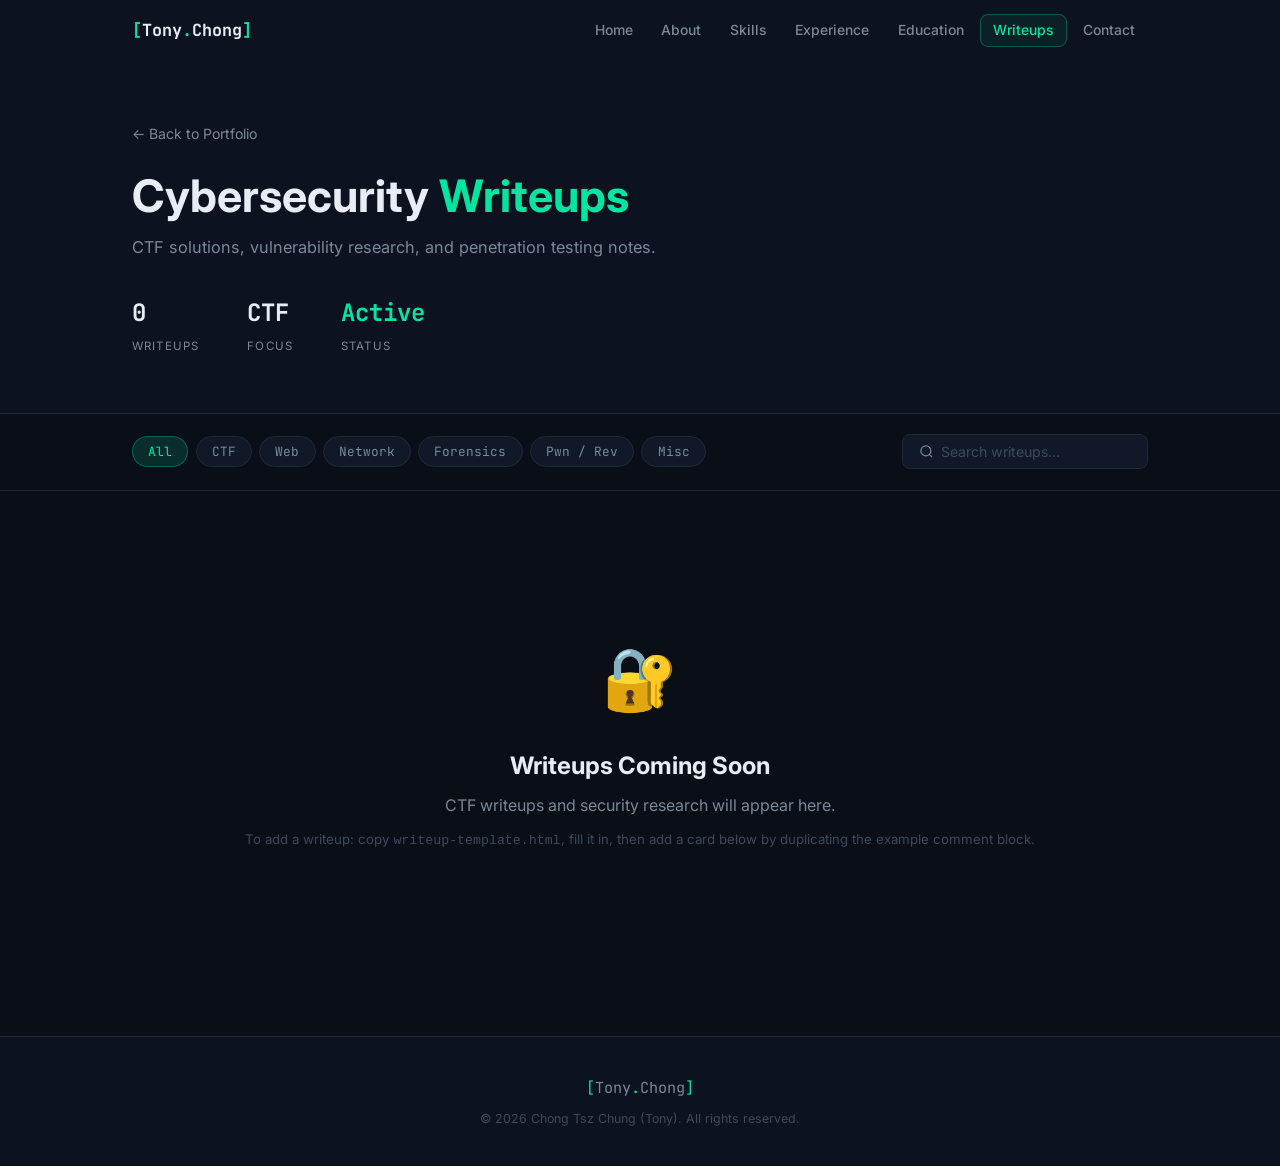
==== writeups/index.html @ 4f32d5de "Add files via upload" ====
<!DOCTYPE html>
<html lang="en">
<head>
  <meta charset="UTF-8" />
  <meta name="viewport" content="width=device-width, initial-scale=1.0" />
  <meta name="description" content="Tony Chong's cybersecurity writeups — CTF solutions, vulnerability research and penetration testing notes." />
  <title>Writeups | Tony Chong</title>
  <link rel="stylesheet" href="../css/style.css" />
  <link rel="stylesheet" href="../css/writeups.css" />
  <link rel="preconnect" href="https://fonts.googleapis.com" />
  <link rel="preconnect" href="https://fonts.gstatic.com" crossorigin />
  <link href="https://fonts.googleapis.com/css2?family=JetBrains+Mono:wght@400;600;700&family=Inter:wght@300;400;500;600;700&display=swap" rel="stylesheet" />
</head>
<body>

  <!-- ── Navbar ─────────────────────────────────────────── -->
  <nav class="navbar scrolled" id="navbar">
    <div class="nav-container">
      <a href="../index.html" class="nav-logo">
        <span class="bracket">[</span>Tony<span class="accent">.</span>Chong<span class="bracket">]</span>
      </a>
      <button class="nav-toggle" id="navToggle" aria-label="Toggle navigation">
        <span></span><span></span><span></span>
      </button>
      <ul class="nav-links" id="navLinks">
        <li><a href="../index.html#home"       class="nav-link">Home</a></li>
        <li><a href="../index.html#about"      class="nav-link">About</a></li>
        <li><a href="../index.html#skills"     class="nav-link">Skills</a></li>
        <li><a href="../index.html#experience" class="nav-link">Experience</a></li>
        <li><a href="../index.html#education"  class="nav-link">Education</a></li>
        <li><a href="index.html"               class="nav-link nav-wu active">Writeups</a></li>
        <li><a href="../index.html#contact"    class="nav-link">Contact</a></li>
      </ul>
    </div>
  </nav>

  <!-- ── Page hero ──────────────────────────────────────── -->
  <section class="wu-page-hero">
    <div class="container">
      <div class="back-link"><a href="../index.html">← Back to Portfolio</a></div>
      <h1>Cybersecurity <span class="accent">Writeups</span></h1>
      <p class="wu-page-hero-sub">CTF solutions, vulnerability research, and penetration testing notes.</p>
      <div class="wu-stats">
        <div class="wu-stat">
          <span class="wu-stat-num" id="wuTotal">0</span>
          <span class="wu-stat-label">Writeups</span>
        </div>
        <div class="wu-stat">
          <span class="wu-stat-num">CTF</span>
          <span class="wu-stat-label">Focus</span>
        </div>
        <div class="wu-stat">
          <span class="wu-stat-num accent">Active</span>
          <span class="wu-stat-label">Status</span>
        </div>
      </div>
    </div>
  </section>

  <!-- ── Filter & Search ────────────────────────────────── -->
  <div class="wu-controls">
    <div class="container">
      <div class="controls-row">
        <div class="filter-tags">
          <button class="filter-btn active" data-filter="all">All</button>
          <button class="filter-btn" data-filter="ctf">CTF</button>
          <button class="filter-btn" data-filter="web">Web</button>
          <button class="filter-btn" data-filter="network">Network</button>
          <button class="filter-btn" data-filter="forensics">Forensics</button>
          <button class="filter-btn" data-filter="pwn">Pwn / Rev</button>
          <button class="filter-btn" data-filter="misc">Misc</button>
        </div>
        <div class="search-wrap">
          <svg xmlns="http://www.w3.org/2000/svg" width="15" height="15" viewBox="0 0 24 24" fill="none" stroke="currentColor" stroke-width="2"><circle cx="11" cy="11" r="8"/><line x1="21" y1="21" x2="16.65" y2="16.65"/></svg>
          <input type="text" id="wuSearch" placeholder="Search writeups…" autocomplete="off" />
        </div>
      </div>
    </div>
  </div>

  <!-- ── Writeups grid ──────────────────────────────────── -->
  <main class="wu-main">
    <div class="container">

      <!-- Empty state — shown until you add real writeups -->
      <div class="empty-state" id="emptyState">
        <div class="empty-icon">🔐</div>
        <h2>Writeups Coming Soon</h2>
        <p>CTF writeups and security research will appear here.</p>
        <p class="empty-note">
          To add a writeup: copy <code>writeup-template.html</code>, fill it in,
          then add a card below by duplicating the example comment block.
        </p>
      </div>

      <div class="wu-grid" id="wuGrid">

        <!--
        ════════════════════════════════════════════════════
         HOW TO ADD A WRITEUP
        ════════════════════════════════════════════════════
         1. Duplicate writeup-template.html → e.g. thm-room-name.html
         2. Fill in your content.
         3. Copy the <a> card block below, remove the class "wu-example",
            and update href / data-tags / data-title and the card body.
         4. Save — it will appear in the grid automatically.
        ════════════════════════════════════════════════════

        EXAMPLE CARD (hidden — class wu-example keeps it out of the count):

        <a href="thm-room-name.html"
           class="wu-card-link wu-example"
           data-tags="ctf web"
           data-title="TryHackMe: Room Name">
          <div class="wc-top">
            <div class="wc-tags">
              <span class="wc-tag">CTF</span>
              <span class="wc-tag">Web</span>
            </div>
            <span class="wc-diff easy">Easy</span>
          </div>
          <h3 class="wc-title">TryHackMe: Room Name</h3>
          <p class="wc-excerpt">
            Brief description of the challenge — what the goal was,
            the vulnerability exploited, and what you learned.
          </p>
          <div class="wc-footer">
            <span>TryHackMe</span>
            <span>May 2026</span>
          </div>
        </a>
        -->

      </div>

      <div class="no-results" id="noResults" style="display:none">
        <p>No writeups match your search.</p>
      </div>

    </div>
  </main>

  <!-- ── Footer ─────────────────────────────────────────── -->
  <footer class="footer">
    <div class="container">
      <p class="footer-logo"><span class="bracket">[</span>Tony<span class="accent">.</span>Chong<span class="bracket">]</span></p>
      <p class="footer-sub">© 2026 Chong Tsz Chung (Tony). All rights reserved.</p>
    </div>
  </footer>

  <script src="../js/script.js"></script>
  <script src="../js/writeups.js"></script>
</body>
</html>
---- css/style.css ----
/* =========================================================
   Tony Chong — Personal Portfolio
   Dark cybersecurity theme
   ========================================================= */

/* ── Variables ─────────────────────────────────────────── */
:root {
    --bg: #0a0e17;
    --bg-alt: #0d1220;
    --bg-card: #111827;
    --bg-card-h: #16202f;
    --accent: #00e5a0;
    --accent-dim: rgba(0, 229, 160, .14);
    --accent-dim2: rgba(0, 229, 160, .07);
    --accent-bdr: rgba(0, 229, 160, .30);
    --text: #e8edf5;
    --text-muted: #7a8898;
    --text-dim: #3d4a5a;
    --border: #1c2a3a;
    --radius: 12px;
    --radius-sm: 8px;
    --mono: 'JetBrains Mono', 'Fira Code', 'Consolas', monospace;
    --body: 'Inter', -apple-system, BlinkMacSystemFont, 'Segoe UI', sans-serif;
    --ease: all .3s ease;
    --shadow: 0 6px 28px rgba(0, 0, 0, .45);
    --glow: 0 0 22px rgba(0, 229, 160, .18);
}

/* ── Reset ─────────────────────────────────────────────── */
*,
*::before,
*::after {
    box-sizing: border-box;
    margin: 0;
    padding: 0;
}

html {
    scroll-behavior: smooth;
    scroll-padding-top: 68px;
}

body {
    background: var(--bg);
    color: var(--text);
    font-family: var(--body);
    line-height: 1.7;
    overflow-x: hidden;
}

/* ── Typography ────────────────────────────────────────── */
h1,
h2,
h3 {
    line-height: 1.2;
    font-weight: 700;
}

a {
    color: var(--accent);
    text-decoration: none;
    transition: var(--ease);
}

a:hover {
    color: var(--text);
}

strong {
    font-weight: 600;
    color: var(--text);
}

strong.accent {
    color: var(--accent);
}

.accent {
    color: var(--accent);
}

.text-muted {
    color: var(--text-muted);
    margin-bottom: 1.1rem;
    font-size: 1rem;
}

.bracket {
    color: var(--accent);
}

/* ── Layout ────────────────────────────────────────────── */
.container {
    max-width: 1080px;
    margin: 0 auto;
    padding: 0 2rem;
}

.section {
    padding: 96px 0;
}

.section-alt {
    background: var(--bg-alt);
}

.section-title {
    font-size: clamp(1.8rem, 4vw, 2.4rem);
    margin-bottom: .8rem;
}

.section-title::after {
    content: '';
    display: block;
    width: 52px;
    height: 3px;
    background: var(--accent);
    margin-top: 10px;
    border-radius: 2px;
}

.section-sub {
    color: var(--text-muted);
    font-size: 1rem;
    margin-bottom: 2.8rem;
    max-width: 580px;
}

/* ── Buttons ───────────────────────────────────────────── */
.btn {
    display: inline-flex;
    align-items: center;
    gap: .45rem;
    padding: .72rem 1.65rem;
    border-radius: var(--radius-sm);
    font-size: .93rem;
    font-weight: 500;
    cursor: pointer;
    border: 2px solid transparent;
    transition: var(--ease);
    text-decoration: none;
}

.btn-primary {
    background: var(--accent);
    color: var(--bg);
    border-color: var(--accent);
}

.btn-primary:hover {
    background: transparent;
    color: var(--accent);
    box-shadow: var(--glow);
}

.btn-outline {
    background: transparent;
    color: var(--accent);
    border-color: var(--accent);
}

.btn-outline:hover {
    background: var(--accent-dim);
    color: var(--accent);
}

.btn-ghost {
    background: transparent;
    color: var(--text-muted);
    border-color: var(--border);
}

.btn-ghost:hover {
    color: var(--text);
    border-color: var(--text-muted);
}

.btn-lg {
    padding: .95rem 2.4rem;
    font-size: 1rem;
}

/* ── Navbar ────────────────────────────────────────────── */
.navbar {
    position: fixed;
    top: 0;
    left: 0;
    right: 0;
    z-index: 1000;
    padding: 1rem 0;
    transition: var(--ease);
}

.navbar.scrolled {
    background: rgba(10, 14, 23, .96);
    backdrop-filter: blur(14px);
    border-bottom: 1px solid var(--border);
    padding: .55rem 0;
}

.nav-container {
    max-width: 1080px;
    margin: 0 auto;
    padding: 0 2rem;
    display: flex;
    align-items: center;
    justify-content: space-between;
}

.nav-logo {
    font-family: var(--mono);
    font-size: 1.05rem;
    font-weight: 700;
    color: var(--text);
    text-decoration: none;
}

.nav-links {
    display: flex;
    list-style: none;
    gap: .2rem;
    align-items: center;
}

.nav-link {
    color: var(--text-muted);
    font-size: .87rem;
    font-weight: 500;
    padding: .45rem .8rem;
    border-radius: var(--radius-sm);
    transition: var(--ease);
    text-decoration: none;
}

.nav-link:hover,
.nav-link.active {
    color: var(--accent);
    background: var(--accent-dim2);
}

.nav-wu {
    color: var(--accent) !important;
    border: 1px solid var(--accent-bdr);
    border-radius: var(--radius-sm);
}

.nav-wu:hover {
    background: var(--accent-dim) !important;
}

.nav-toggle {
    display: none;
    flex-direction: column;
    gap: 5px;
    background: none;
    border: none;
    cursor: pointer;
    padding: 5px;
}

.nav-toggle span {
    display: block;
    width: 23px;
    height: 2px;
    background: var(--text);
    border-radius: 2px;
    transition: var(--ease);
}

/* ── Hero ──────────────────────────────────────────────── */
.hero {
    min-height: 100vh;
    display: flex;
    align-items: center;
    justify-content: space-between;
    gap: 3rem;
    max-width: 1080px;
    margin: 0 auto;
    padding: 110px 2rem 70px;
    position: relative;
}

.hero-bg {
    position: fixed;
    inset: 0;
    z-index: -1;
    pointer-events: none;
}

.grid-lines {
    position: absolute;
    inset: 0;
    background-image:
        linear-gradient(rgba(0, 229, 160, .025) 1px, transparent 1px),
        linear-gradient(90deg, rgba(0, 229, 160, .025) 1px, transparent 1px);
    background-size: 55px 55px;
}

.hero-greeting {
    font-family: var(--mono);
    color: var(--accent);
    font-size: .95rem;
    margin-bottom: .7rem;
    letter-spacing: .06em;
}

.hero-name {
    font-size: clamp(2.6rem, 6vw, 4.2rem);
    font-weight: 800;
    line-height: 1.05;
    margin-bottom: .2rem;
    background: linear-gradient(130deg, var(--text) 55%, var(--accent));
    -webkit-background-clip: text;
    -webkit-text-fill-color: transparent;
    background-clip: text;
}

.hero-cn {
    font-family: var(--mono);
    color: var(--text-muted);
    font-size: .9rem;
    margin-bottom: .9rem;
}

.hero-role {
    font-family: var(--mono);
    font-size: clamp(.95rem, 2.2vw, 1.25rem);
    color: var(--text-muted);
    min-height: 2rem;
    margin-bottom: .9rem;
}

.cursor {
    animation: blink 1s step-end infinite;
    color: var(--accent);
}

@keyframes blink {

    0%,
    100% {
        opacity: 1
    }

    50% {
        opacity: 0
    }
}

.hero-loc {
    display: flex;
    align-items: center;
    gap: .4rem;
    color: var(--text-muted);
    font-size: .88rem;
    margin-bottom: 2rem;
}

.hero-loc svg {
    color: var(--accent);
    flex-shrink: 0;
}

.hero-cta {
    display: flex;
    gap: .9rem;
    flex-wrap: wrap;
}

/* Terminal widget */
.terminal {
    flex: 0 0 370px;
    background: var(--bg-card);
    border: 1px solid var(--border);
    border-radius: var(--radius);
    overflow: hidden;
    box-shadow: var(--shadow), var(--glow);
    font-family: var(--mono);
    font-size: .83rem;
}

.terminal-bar {
    display: flex;
    align-items: center;
    gap: .45rem;
    padding: .7rem 1rem;
    background: var(--bg-alt);
    border-bottom: 1px solid var(--border);
}

.dot {
    width: 12px;
    height: 12px;
    border-radius: 50%;
}

.red {
    background: #ff5f57;
}

.yellow {
    background: #ffbd2e;
}

.green {
    background: #28c840;
}

.terminal-title {
    color: var(--text-muted);
    font-size: .78rem;
    margin-left: .5rem;
}

.terminal-body {
    padding: 1.2rem 1.3rem;
    line-height: 1.9;
}

.terminal-body p {
    margin: 0;
}

.prompt {
    color: var(--accent);
    margin-right: .5rem;
}

.out {
    color: var(--text-muted);
    padding-left: 1.2rem;
}

.blink {
    animation: blink 1s step-end infinite;
    color: var(--accent);
}

/* ── About ─────────────────────────────────────────────── */
.about-grid {
    display: grid;
    grid-template-columns: 1fr 1fr;
    gap: 2rem;
    align-items: start;
}

.about-lead {
    font-size: 1.05rem;
    color: var(--text);
    margin-bottom: 1.1rem;
    line-height: 1.75;
}

.meta-grid {
    display: grid;
    grid-template-columns: 1fr 1fr;
    gap: 1rem;
    margin-top: 1.6rem;
}

.meta-item {
    display: flex;
    flex-direction: column;
    gap: .2rem;
}

.meta-label {
    font-size: .72rem;
    text-transform: uppercase;
    letter-spacing: .1em;
    color: var(--accent);
    font-family: var(--mono);
}

.meta-val {
    font-size: .9rem;
    color: var(--text);
}

.mission-card {
    background: var(--bg-card);
    border: 1px solid var(--border);
    border-left: 3px solid var(--accent);
    border-radius: var(--radius);
    padding: 2rem;
}

.card-icon {
    font-size: 2rem;
    margin-bottom: .85rem;
}

.mission-card h3 {
    font-size: 1.15rem;
    color: var(--accent);
    margin-bottom: .9rem;
}

.mission-card p {
    color: var(--text-muted);
    font-size: .95rem;
    margin-bottom: .9rem;
}

/* ── Skills ────────────────────────────────────────────── */
.skills-grid {
    display: grid;
    grid-template-columns: repeat(auto-fit, minmax(130px, 1fr));
    gap: 1.15rem;
    margin-bottom: 2.8rem;
}

.skill-card {
    background: var(--bg-card);
    border: 1px solid var(--border);
    border-radius: var(--radius);
    padding: 1.65rem 1rem;
    text-align: center;
    transition: var(--ease);
    cursor: default;
}

.skill-card:hover {
    border-color: var(--accent);
    background: var(--bg-card-h);
    transform: translateY(-4px);
    box-shadow: var(--glow);
}

.skill-icon {
    height: 50px;
    display: flex;
    align-items: center;
    justify-content: center;
    margin-bottom: .7rem;
}

.skill-icon img {
    height: 46px;
    width: auto;
}

.skill-fb {
    font-size: 2.2rem;
    height: 50px;
    align-items: center;
    justify-content: center;
}

.sap-badge {
    background: var(--accent);
    color: var(--bg);
    font-family: var(--mono);
    font-weight: 800;
    font-size: .95rem;
    width: 50px;
    height: 50px;
    border-radius: var(--radius-sm);
    display: flex;
    align-items: center;
    justify-content: center;
}

.skill-name {
    font-size: .83rem;
    font-weight: 600;
    color: var(--text);
}

.skills-extra-title {
    font-size: 1rem;
    color: var(--text-muted);
    font-weight: 500;
    margin-bottom: .9rem;
}

.tag-cloud {
    display: flex;
    flex-wrap: wrap;
    gap: .55rem;
}

.tag {
    background: var(--accent-dim2);
    color: var(--accent);
    border: 1px solid var(--accent-bdr);
    padding: .38rem .95rem;
    border-radius: 50px;
    font-size: .8rem;
    font-family: var(--mono);
    transition: var(--ease);
}

.tag:hover {
    background: var(--accent-dim);
}

/* ── Timeline (Experience) ─────────────────────────────── */
.timeline {
    position: relative;
    padding-left: 2rem;
}

.timeline::before {
    content: '';
    position: absolute;
    left: 8px;
    top: 0;
    bottom: 0;
    width: 2px;
    background: linear-gradient(to bottom, var(--accent), var(--border) 80%, transparent);
}

.tl-item {
    position: relative;
    margin-bottom: 2.3rem;
}

.tl-item:last-child {
    margin-bottom: 0;
}

.tl-dot {
    position: absolute;
    left: -2rem;
    top: .4rem;
    width: 16px;
    height: 16px;
    border-radius: 50%;
    background: var(--bg);
    border: 2px solid var(--text-dim);
    margin-left: 1px;
}

.tl-dot-active {
    border-color: var(--accent) !important;
    background: var(--accent) !important;
    box-shadow: 0 0 12px var(--accent);
}

.tl-card {
    background: var(--bg-card);
    border: 1px solid var(--border);
    border-radius: var(--radius);
    padding: 1.5rem;
    transition: var(--ease);
}

.tl-card:hover {
    border-color: var(--accent-bdr);
}

.tl-head {
    display: flex;
    align-items: center;
    justify-content: space-between;
    flex-wrap: wrap;
    gap: .5rem;
    margin-bottom: .9rem;
}

.tl-head h3 {
    font-size: 1rem;
    color: var(--text);
}

.tl-badge {
    font-size: .72rem;
    font-family: var(--mono);
    padding: .18rem .7rem;
    border-radius: 50px;
    background: var(--accent-dim2);
    color: var(--text-muted);
    border: 1px solid var(--border);
}

.tl-badge-active {
    background: var(--accent-dim) !important;
    color: var(--accent) !important;
    border-color: var(--accent-bdr) !important;
}

.tl-list {
    list-style: none;
    padding: 0;
}

.tl-list li {
    color: var(--text-muted);
    font-size: .9rem;
    padding: .27rem 0 .27rem 1.15rem;
    position: relative;
}

.tl-list li::before {
    content: '▸';
    position: absolute;
    left: 0;
    color: var(--accent);
    font-size: .72rem;
    top: .35rem;
}

/* ── Education ─────────────────────────────────────────── */
.edu-grid {
    display: grid;
    grid-template-columns: 1fr 1fr;
    gap: 1.4rem;
}

.edu-card {
    background: var(--bg-card);
    border: 1px solid var(--border);
    border-radius: var(--radius);
    padding: 2rem;
    display: flex;
    gap: 1.4rem;
    transition: var(--ease);
}

.edu-card:hover {
    border-color: var(--accent-bdr);
    transform: translateY(-2px);
    box-shadow: var(--shadow);
}

.edu-card-active {
    border-color: var(--accent-bdr);
}

.edu-year {
    font-family: var(--mono);
    font-size: 1.55rem;
    font-weight: 800;
    color: var(--text-dim);
    flex-shrink: 0;
    padding-top: .15rem;
}

.edu-year.accent {
    color: var(--accent);
    -webkit-text-fill-color: var(--accent);
}

.edu-info h3 {
    font-size: .98rem;
    margin-bottom: .35rem;
}

.edu-inst {
    font-size: .82rem;
    color: var(--accent);
    margin-bottom: .9rem;
}

.edu-list {
    list-style: none;
    padding: 0;
}

.edu-list li {
    color: var(--text-muted);
    font-size: .86rem;
    padding: .2rem 0 .2rem .9rem;
    position: relative;
}

.edu-list li::before {
    content: '·';
    position: absolute;
    left: 0;
    color: var(--accent);
}

.edu-badge {
    display: inline-block;
    margin-top: .9rem;
    font-size: .72rem;
    font-family: var(--mono);
    padding: .18rem .7rem;
    border-radius: 50px;
    background: var(--accent-dim);
    color: var(--accent);
    border: 1px solid var(--accent-bdr);
}

/* ── Writeups teaser ───────────────────────────────────── */
.wu-section {
    background: linear-gradient(135deg, var(--bg) 0%, rgba(0, 229, 160, .04) 100%);
}

.wu-cards {
    display: grid;
    grid-template-columns: repeat(3, 1fr);
    gap: 1.2rem;
    margin-bottom: 2.4rem;
}

.wu-card {
    background: var(--bg-card);
    border: 1px solid var(--border);
    border-radius: var(--radius);
    padding: 2rem 1.5rem;
    text-align: center;
    transition: var(--ease);
}

.wu-card:hover {
    border-color: var(--accent-bdr);
    transform: translateY(-3px);
    box-shadow: var(--glow);
}

.wu-icon {
    font-size: 2.4rem;
    margin-bottom: .9rem;
}

.wu-card h3 {
    font-size: 1rem;
    margin-bottom: .65rem;
}

.wu-card p {
    font-size: .86rem;
    color: var(--text-muted);
}

.wu-cta {
    text-align: center;
}

/* ── Contact ───────────────────────────────────────────── */
.contact-grid {
    display: grid;
    grid-template-columns: repeat(3, 1fr);
    gap: 1.2rem;
}

.contact-card {
    background: var(--bg-card);
    border: 1px solid var(--border);
    border-radius: var(--radius);
    padding: 1.65rem;
    display: flex;
    align-items: center;
    gap: 1.1rem;
    transition: var(--ease);
    color: var(--text);
    text-decoration: none;
}

.contact-card:hover {
    border-color: var(--accent-bdr);
    transform: translateY(-2px);
    box-shadow: var(--glow);
    color: var(--text);
}

.contact-icon {
    width: 50px;
    height: 50px;
    background: var(--accent-dim);
    border-radius: var(--radius-sm);
    display: flex;
    align-items: center;
    justify-content: center;
    flex-shrink: 0;
    color: var(--accent);
}

.contact-info {
    display: flex;
    flex-direction: column;
    gap: .22rem;
    min-width: 0;
}

.contact-label {
    font-size: .7rem;
    text-transform: uppercase;
    letter-spacing: .1em;
    color: var(--text-muted);
    font-family: var(--mono);
}

.contact-val {
    font-size: .9rem;
    color: var(--text);
    font-weight: 500;
    white-space: nowrap;
    overflow: hidden;
    text-overflow: ellipsis;
}

/* ── Footer ────────────────────────────────────────────── */
.footer {
    background: var(--bg-alt);
    border-top: 1px solid var(--border);
    padding: 2.4rem 0;
    text-align: center;
}

.footer-logo {
    font-family: var(--mono);
    font-size: .95rem;
    color: var(--text-muted);
    margin-bottom: .4rem;
}

.footer-sub {
    font-size: .78rem;
    color: var(--text-dim);
}

/* ── Scroll Animations ─────────────────────────────────── */
.fade-in {
    opacity: 0;
    transform: translateY(22px);
    transition: opacity .6s ease, transform .6s ease;
}

.fade-in.visible {
    opacity: 1;
    transform: translateY(0);
}

/* ── Responsive ────────────────────────────────────────── */
@media (max-width: 920px) {
    .hero {
        flex-direction: column;
        text-align: center;
        padding: 120px 2rem 70px;
    }

    .hero-loc {
        justify-content: center;
    }

    .hero-cta {
        justify-content: center;
    }

    .terminal {
        flex: none;
        width: 100%;
        max-width: 460px;
    }

    .about-grid {
        grid-template-columns: 1fr;
    }

    .edu-grid {
        grid-template-columns: 1fr;
    }

    .contact-grid {
        grid-template-columns: 1fr;
    }

    .wu-cards {
        grid-template-columns: 1fr;
    }
}

@media (max-width: 680px) {
    .nav-links {
        display: none;
        position: fixed;
        top: 62px;
        left: 0;
        right: 0;
        background: rgba(10, 14, 23, .98);
        backdrop-filter: blur(14px);
        flex-direction: column;
        padding: 1.5rem;
        border-bottom: 1px solid var(--border);
        gap: .4rem;
    }

    .nav-links.open {
        display: flex;
    }

    .nav-toggle {
        display: flex;
    }

    .meta-grid {
        grid-template-columns: 1fr;
    }
}
---- css/writeups.css ----
/* =========================================================
   Writeups pages — supplements style.css
   ========================================================= */

/* ── Writeups Hero ─────────────────────────────────────── */
.wu-page-hero {
    padding: 120px 0 56px;
    background: var(--bg-alt);
    border-bottom: 1px solid var(--border);
}

.back-link {
    margin-bottom: 1.4rem;
}

.back-link a {
    color: var(--text-muted);
    font-size: .88rem;
    transition: var(--ease);
}

.back-link a:hover {
    color: var(--accent);
}

.wu-page-hero h1 {
    font-size: clamp(1.9rem, 5vw, 2.8rem);
    margin-bottom: .65rem;
}

.wu-page-hero-sub {
    color: var(--text-muted);
    font-size: 1.02rem;
    margin-bottom: 2rem;
}

.wu-stats {
    display: flex;
    gap: 3rem;
}

.wu-stat {
    display: flex;
    flex-direction: column;
    gap: .18rem;
}

.wu-stat-num {
    font-family: var(--mono);
    font-size: 1.5rem;
    font-weight: 700;
    color: var(--text);
}

.wu-stat-num.accent {
    color: var(--accent);
    -webkit-text-fill-color: var(--accent);
}

.wu-stat-label {
    font-size: .72rem;
    text-transform: uppercase;
    letter-spacing: .1em;
    color: var(--text-muted);
}

/* ── Controls bar ──────────────────────────────────────── */
.wu-controls {
    background: var(--bg);
    border-bottom: 1px solid var(--border);
    padding: 1.3rem 0;
    position: sticky;
    top: 62px;
    z-index: 100;
}

.controls-row {
    display: flex;
    align-items: center;
    gap: 1.4rem;
    flex-wrap: wrap;
}

.filter-tags {
    display: flex;
    gap: .45rem;
    flex-wrap: wrap;
    flex: 1;
}

.filter-btn {
    background: var(--bg-card);
    color: var(--text-muted);
    border: 1px solid var(--border);
    padding: .38rem .95rem;
    border-radius: 50px;
    font-size: .8rem;
    font-family: var(--mono);
    cursor: pointer;
    transition: var(--ease);
}

.filter-btn:hover,
.filter-btn.active {
    background: var(--accent-dim);
    color: var(--accent);
    border-color: var(--accent-bdr);
}

.search-wrap {
    display: flex;
    align-items: center;
    gap: .45rem;
    background: var(--bg-card);
    border: 1px solid var(--border);
    border-radius: var(--radius-sm);
    padding: .48rem 1rem;
    transition: var(--ease);
}

.search-wrap:focus-within {
    border-color: var(--accent-bdr);
}

.search-wrap svg {
    color: var(--text-muted);
    flex-shrink: 0;
}

.search-wrap input {
    background: transparent;
    border: none;
    outline: none;
    color: var(--text);
    font-size: .88rem;
    font-family: var(--body);
    width: 190px;
}

.search-wrap input::placeholder {
    color: var(--text-dim);
}

/* ── Writeups main grid ─────────────────────────────────── */
.wu-main {
    padding: 56px 0 96px;
    min-height: 55vh;
}

.empty-state {
    text-align: center;
    padding: 80px 0;
}

.empty-icon {
    font-size: 3.8rem;
    margin-bottom: 1.4rem;
}

.empty-state h2 {
    font-size: 1.5rem;
    color: var(--text);
    margin-bottom: .7rem;
}

.empty-state p {
    color: var(--text-muted);
    margin-bottom: .5rem;
}

.empty-note {
    font-size: .83rem !important;
    color: var(--text-dim) !important;
}

.wu-grid {
    display: grid;
    grid-template-columns: repeat(auto-fill, minmax(290px, 1fr));
    gap: 1.2rem;
}

/* Writeup card */
.wu-card-link {
    background: var(--bg-card);
    border: 1px solid var(--border);
    border-radius: var(--radius);
    padding: 1.45rem;
    display: flex;
    flex-direction: column;
    gap: .7rem;
    text-decoration: none;
    color: var(--text);
    transition: var(--ease);
}

.wu-card-link:hover {
    border-color: var(--accent-bdr);
    transform: translateY(-3px);
    box-shadow: var(--glow);
    color: var(--text);
}

.wc-top {
    display: flex;
    align-items: center;
    justify-content: space-between;
}

.wc-tags {
    display: flex;
    gap: .38rem;
}

.wc-tag {
    font-size: .7rem;
    font-family: var(--mono);
    padding: .13rem .55rem;
    border-radius: 4px;
    background: var(--accent-dim2);
    color: var(--accent);
    border: 1px solid var(--accent-bdr);
}

.wc-diff {
    font-size: .7rem;
    font-family: var(--mono);
    padding: .13rem .55rem;
    border-radius: 4px;
}

.wc-diff.easy {
    background: rgba(40, 200, 100, .14);
    color: #28c864;
    border: 1px solid rgba(40, 200, 100, .3);
}

.wc-diff.medium {
    background: rgba(255, 189, 46, .14);
    color: #ffbd2e;
    border: 1px solid rgba(255, 189, 46, .3);
}

.wc-diff.hard {
    background: rgba(255, 95, 87, .14);
    color: #ff5f57;
    border: 1px solid rgba(255, 95, 87, .3);
}

.wc-diff.insane {
    background: rgba(155, 89, 182, .14);
    color: #9b59b6;
    border: 1px solid rgba(155, 89, 182, .3);
}

.wc-title {
    font-size: 1.02rem;
    font-weight: 600;
    color: var(--text);
    line-height: 1.3;
}

.wc-excerpt {
    font-size: .86rem;
    color: var(--text-muted);
    line-height: 1.6;
    flex: 1;
}

.wc-footer {
    display: flex;
    align-items: center;
    justify-content: space-between;
    font-size: .76rem;
    color: var(--text-dim);
    font-family: var(--mono);
    border-top: 1px solid var(--border);
    padding-top: .7rem;
    margin-top: auto;
}

.no-results {
    text-align: center;
    color: var(--text-muted);
    padding: 56px 0;
}

/* ── Individual writeup page ───────────────────────────── */
.wu-article {
    max-width: 780px;
    margin: 0 auto;
    padding: 120px 2rem 80px;
}

.wu-article-header {
    margin-bottom: 2.8rem;
    padding-bottom: 2rem;
    border-bottom: 1px solid var(--border);
}

.wu-article-tags {
    display: flex;
    gap: .5rem;
    flex-wrap: wrap;
    margin-bottom: 1.2rem;
}

.wu-article-title {
    font-size: clamp(1.7rem, 4vw, 2.4rem);
    margin-bottom: .9rem;
}

.wu-article-meta {
    display: flex;
    gap: 1.4rem;
    font-size: .8rem;
    color: var(--text-muted);
    font-family: var(--mono);
    flex-wrap: wrap;
}

/* Writeup prose */
.wu-body {
    color: var(--text-muted);
    font-size: 1rem;
    line-height: 1.82;
}

.wu-body h2 {
    font-size: 1.4rem;
    color: var(--text);
    margin: 2.5rem 0 1rem;
}

.wu-body h3 {
    font-size: 1.1rem;
    color: var(--accent);
    margin: 1.9rem 0 .7rem;
}

.wu-body p {
    margin-bottom: 1.2rem;
}

.wu-body a {
    color: var(--accent);
}

.wu-body a:hover {
    text-decoration: underline;
}

.wu-body code {
    font-family: var(--mono);
    background: var(--bg-card);
    border: 1px solid var(--border);
    padding: .13rem .45rem;
    border-radius: 4px;
    font-size: .86em;
    color: var(--accent);
}

.wu-body pre {
    background: var(--bg-card);
    border: 1px solid var(--border);
    border-radius: var(--radius-sm);
    padding: 1.2rem;
    overflow-x: auto;
    margin: 1.4rem 0;
}

.wu-body pre code {
    background: none;
    border: none;
    padding: 0;
    font-size: .84rem;
    color: var(--text);
}

.wu-body ul,
.wu-body ol {
    padding-left: 1.5rem;
    margin-bottom: 1.2rem;
}

.wu-body li {
    margin-bottom: .38rem;
}

.wu-body blockquote {
    border-left: 3px solid var(--accent);
    padding-left: 1.2rem;
    margin: 1.5rem 0;
    color: var(--text-muted);
    font-style: italic;
}

.wu-body img {
    max-width: 100%;
    border-radius: var(--radius-sm);
    border: 1px solid var(--border);
    margin: 1rem 0;
    display: block;
}

.wu-body table {
    width: 100%;
    border-collapse: collapse;
    margin: 1.4rem 0;
    font-size: .9rem;
}

.wu-body th,
.wu-body td {
    border: 1px solid var(--border);
    padding: .6rem .9rem;
    text-align: left;
}

.wu-body th {
    background: var(--bg-card);
    color: var(--accent);
    font-weight: 600;
}

.wu-article-nav {
    display: flex;
    justify-content: space-between;
    margin-top: 4rem;
    padding-top: 2rem;
    border-top: 1px solid var(--border);
    gap: 1rem;
}

/* ── Responsive ────────────────────────────────────────── */
@media (max-width: 680px) {
    .wu-stats {
        gap: 1.8rem;
    }

    .controls-row {
        flex-direction: column;
        align-items: stretch;
    }

    .search-wrap input {
        width: 100%;
    }
}
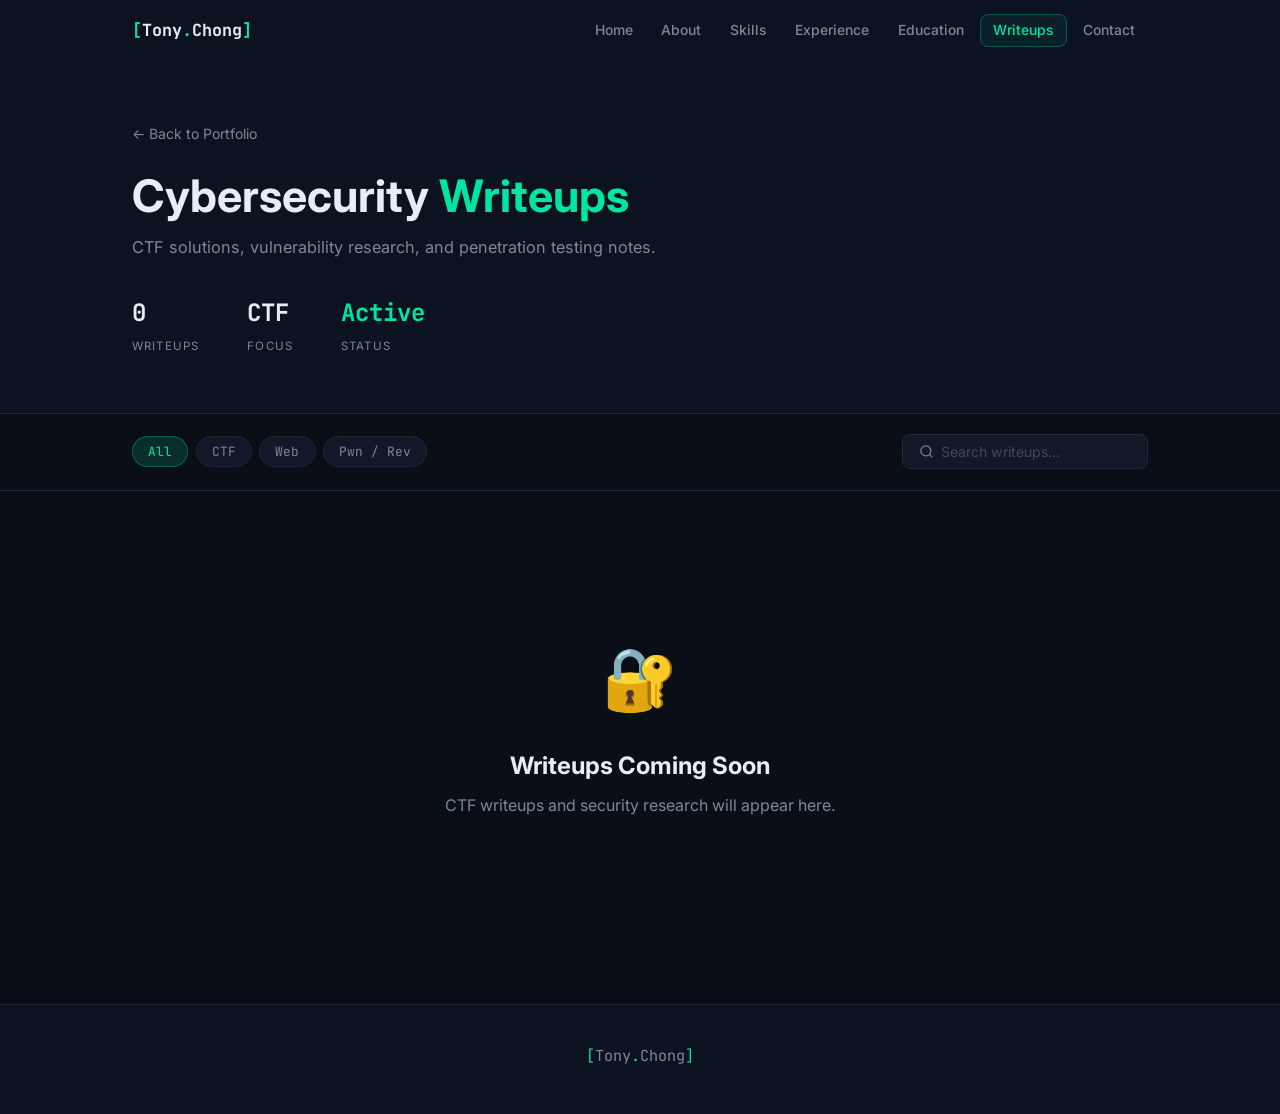
==== commit 97123390: "updated info" ====
--- a/writeups/index.html
+++ b/writeups/index.html
@@ -65,10 +65,7 @@
           <button class="filter-btn active" data-filter="all">All</button>
           <button class="filter-btn" data-filter="ctf">CTF</button>
           <button class="filter-btn" data-filter="web">Web</button>
-          <button class="filter-btn" data-filter="network">Network</button>
-          <button class="filter-btn" data-filter="forensics">Forensics</button>
           <button class="filter-btn" data-filter="pwn">Pwn / Rev</button>
-          <button class="filter-btn" data-filter="misc">Misc</button>
         </div>
         <div class="search-wrap">
           <svg xmlns="http://www.w3.org/2000/svg" width="15" height="15" viewBox="0 0 24 24" fill="none" stroke="currentColor" stroke-width="2"><circle cx="11" cy="11" r="8"/><line x1="21" y1="21" x2="16.65" y2="16.65"/></svg>
@@ -87,9 +84,6 @@
         <div class="empty-icon">🔐</div>
         <h2>Writeups Coming Soon</h2>
         <p>CTF writeups and security research will appear here.</p>
-        <p class="empty-note">
-          To add a writeup: copy <code>writeup-template.html</code>, fill it in,
-          then add a card below by duplicating the example comment block.
         </p>
       </div>
 
@@ -144,7 +138,6 @@
   <footer class="footer">
     <div class="container">
       <p class="footer-logo"><span class="bracket">[</span>Tony<span class="accent">.</span>Chong<span class="bracket">]</span></p>
-      <p class="footer-sub">© 2026 Chong Tsz Chung (Tony). All rights reserved.</p>
     </div>
   </footer>
 
--- a/css/style.css
+++ b/css/style.css
@@ -790,10 +790,15 @@
 }
 
 .wu-cards {
-    display: grid;
-    grid-template-columns: repeat(3, 1fr);
+    display: flex;
+    flex-wrap: wrap;
+    justify-content: center;
     gap: 1.2rem;
     margin-bottom: 2.4rem;
+}
+
+.wu-card {
+    flex: 0 1 320px;
 }
 
 .wu-card {
@@ -960,7 +965,8 @@
     }
 
     .wu-cards {
-        grid-template-columns: 1fr;
+        flex-direction: column;
+        align-items: center;
     }
 }
 
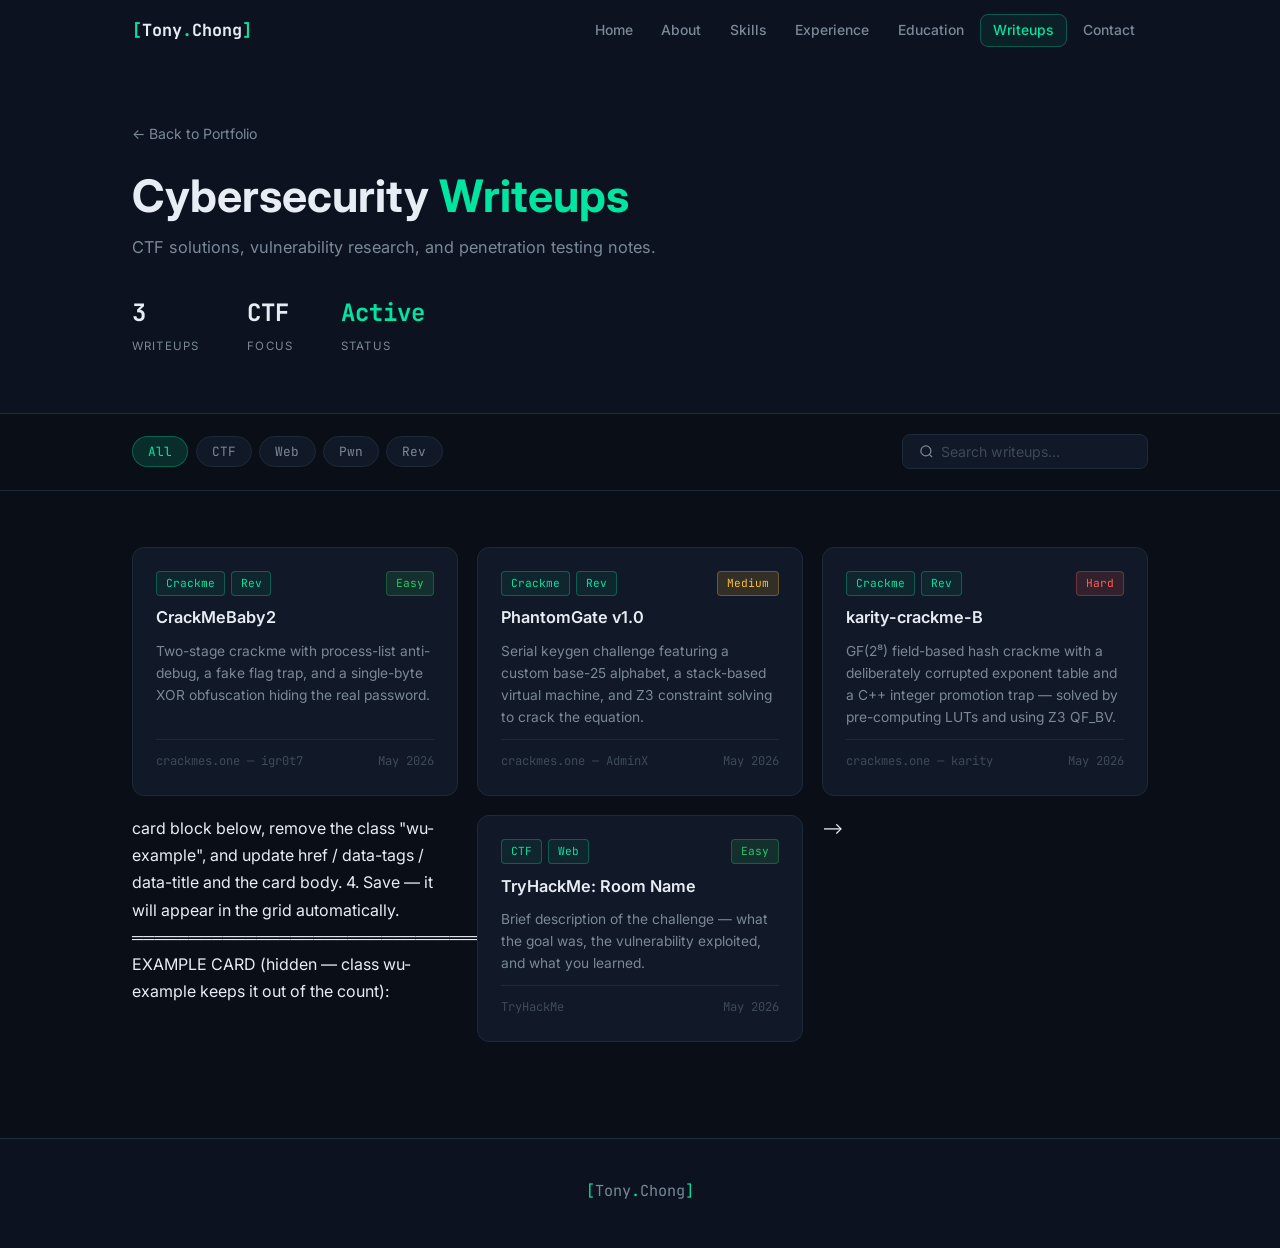
==== commit 91ac0009: "three new rev writeups" ====
--- a/writeups/index.html
+++ b/writeups/index.html
@@ -65,7 +65,8 @@
           <button class="filter-btn active" data-filter="all">All</button>
           <button class="filter-btn" data-filter="ctf">CTF</button>
           <button class="filter-btn" data-filter="web">Web</button>
-          <button class="filter-btn" data-filter="pwn">Pwn / Rev</button>
+          <button class="filter-btn" data-filter="pwn">Pwn</button>
+          <button class="filter-btn" data-filter="rev">Rev</button>
         </div>
         <div class="search-wrap">
           <svg xmlns="http://www.w3.org/2000/svg" width="15" height="15" viewBox="0 0 24 24" fill="none" stroke="currentColor" stroke-width="2"><circle cx="11" cy="11" r="8"/><line x1="21" y1="21" x2="16.65" y2="16.65"/></svg>
@@ -89,7 +90,73 @@
 
       <div class="wu-grid" id="wuGrid">
 
-        <!--
+        <a href="crackmebaby2.html"
+           class="wu-card-link"
+           data-tags="crackme rev"
+           data-title="CrackMeBaby2">
+          <div class="wc-top">
+            <div class="wc-tags">
+              <span class="wc-tag">Crackme</span>
+              <span class="wc-tag">Rev</span>
+            </div>
+            <span class="wc-diff easy">Easy</span>
+          </div>
+          <h3 class="wc-title">CrackMeBaby2</h3>
+          <p class="wc-excerpt">
+            Two-stage crackme with process-list anti-debug, a fake flag trap, and a single-byte
+            XOR obfuscation hiding the real password.
+          </p>
+          <div class="wc-footer">
+            <span>crackmes.one — igr0t7</span>
+            <span>May 2026</span>
+          </div>
+        </a>
+
+        <a href="phantomgate.html"
+           class="wu-card-link"
+           data-tags="crackme rev"
+           data-title="PhantomGate v1.0">
+          <div class="wc-top">
+            <div class="wc-tags">
+              <span class="wc-tag">Crackme</span>
+              <span class="wc-tag">Rev</span>
+            </div>
+            <span class="wc-diff medium">Medium</span>
+          </div>
+          <h3 class="wc-title">PhantomGate v1.0</h3>
+          <p class="wc-excerpt">
+            Serial keygen challenge featuring a custom base-25 alphabet, a stack-based virtual
+            machine, and Z3 constraint solving to crack the equation.
+          </p>
+          <div class="wc-footer">
+            <span>crackmes.one — AdminX</span>
+            <span>May 2026</span>
+          </div>
+        </a>
+
+        <a href="karity-crackme-b.html"
+           class="wu-card-link"
+           data-tags="crackme rev"
+           data-title="karity-crackme-B">
+          <div class="wc-top">
+            <div class="wc-tags">
+              <span class="wc-tag">Crackme</span>
+              <span class="wc-tag">Rev</span>
+            </div>
+            <span class="wc-diff hard">Hard</span>
+          </div>
+          <h3 class="wc-title">karity-crackme-B</h3>
+          <p class="wc-excerpt">
+            GF(2⁸) field-based hash crackme with a deliberately corrupted exponent table and a
+            C++ integer promotion trap — solved by pre-computing LUTs and using Z3 QF_BV.
+          </p>
+          <div class="wc-footer">
+            <span>crackmes.one — karity</span>
+            <span>May 2026</span>
+          </div>
+        </a>
+
+        <!
         ════════════════════════════════════════════════════
          HOW TO ADD A WRITEUP
         ════════════════════════════════════════════════════
--- a/css/style.css
+++ b/css/style.css
@@ -369,14 +369,14 @@
 
 /* Terminal widget */
 .terminal {
-    flex: 0 0 370px;
+    flex: 0 0 460px;
     background: var(--bg-card);
     border: 1px solid var(--border);
     border-radius: var(--radius);
     overflow: hidden;
     box-shadow: var(--shadow), var(--glow);
     font-family: var(--mono);
-    font-size: .83rem;
+    font-size: 1rem;
 }
 
 .terminal-bar {
@@ -838,8 +838,10 @@
 /* ── Contact ───────────────────────────────────────────── */
 .contact-grid {
     display: grid;
-    grid-template-columns: repeat(3, 1fr);
+    grid-template-columns: repeat(2, minmax(0, 1fr));
     gap: 1.2rem;
+    max-width: 760px;
+    margin: 0 auto;
 }
 
 .contact-card {
@@ -949,7 +951,7 @@
     .terminal {
         flex: none;
         width: 100%;
-        max-width: 460px;
+        max-width: 575px;
     }
 
     .about-grid {
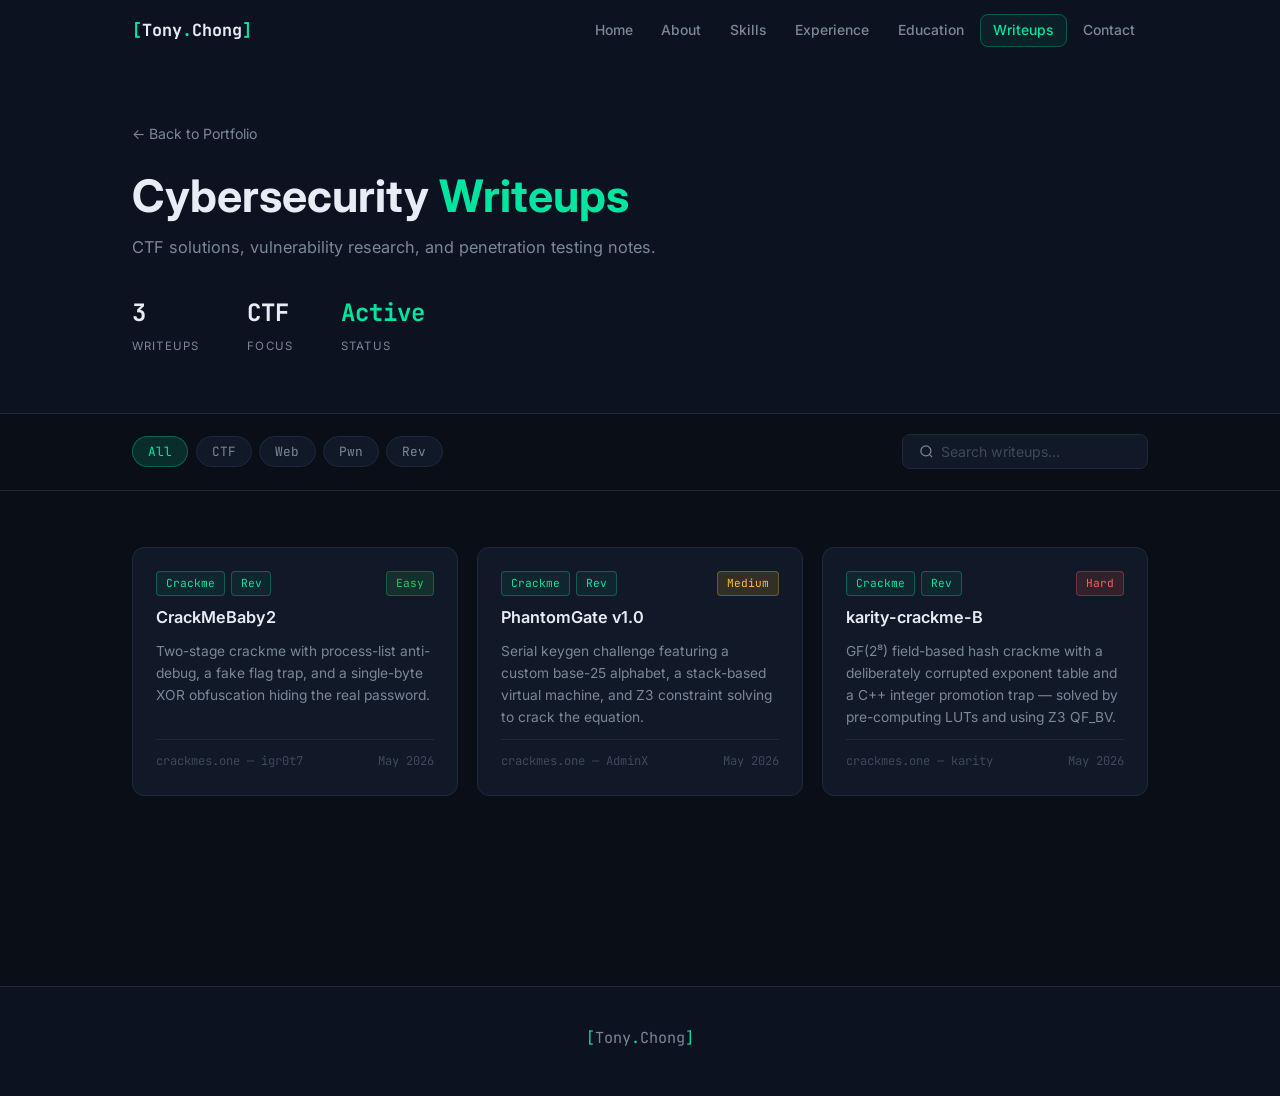
==== commit c3156546: "bug fix" ====
--- a/writeups/index.html
+++ b/writeups/index.html
@@ -156,7 +156,7 @@
           </div>
         </a>
 
-        <!
+        <!--
         ════════════════════════════════════════════════════
          HOW TO ADD A WRITEUP
         ════════════════════════════════════════════════════
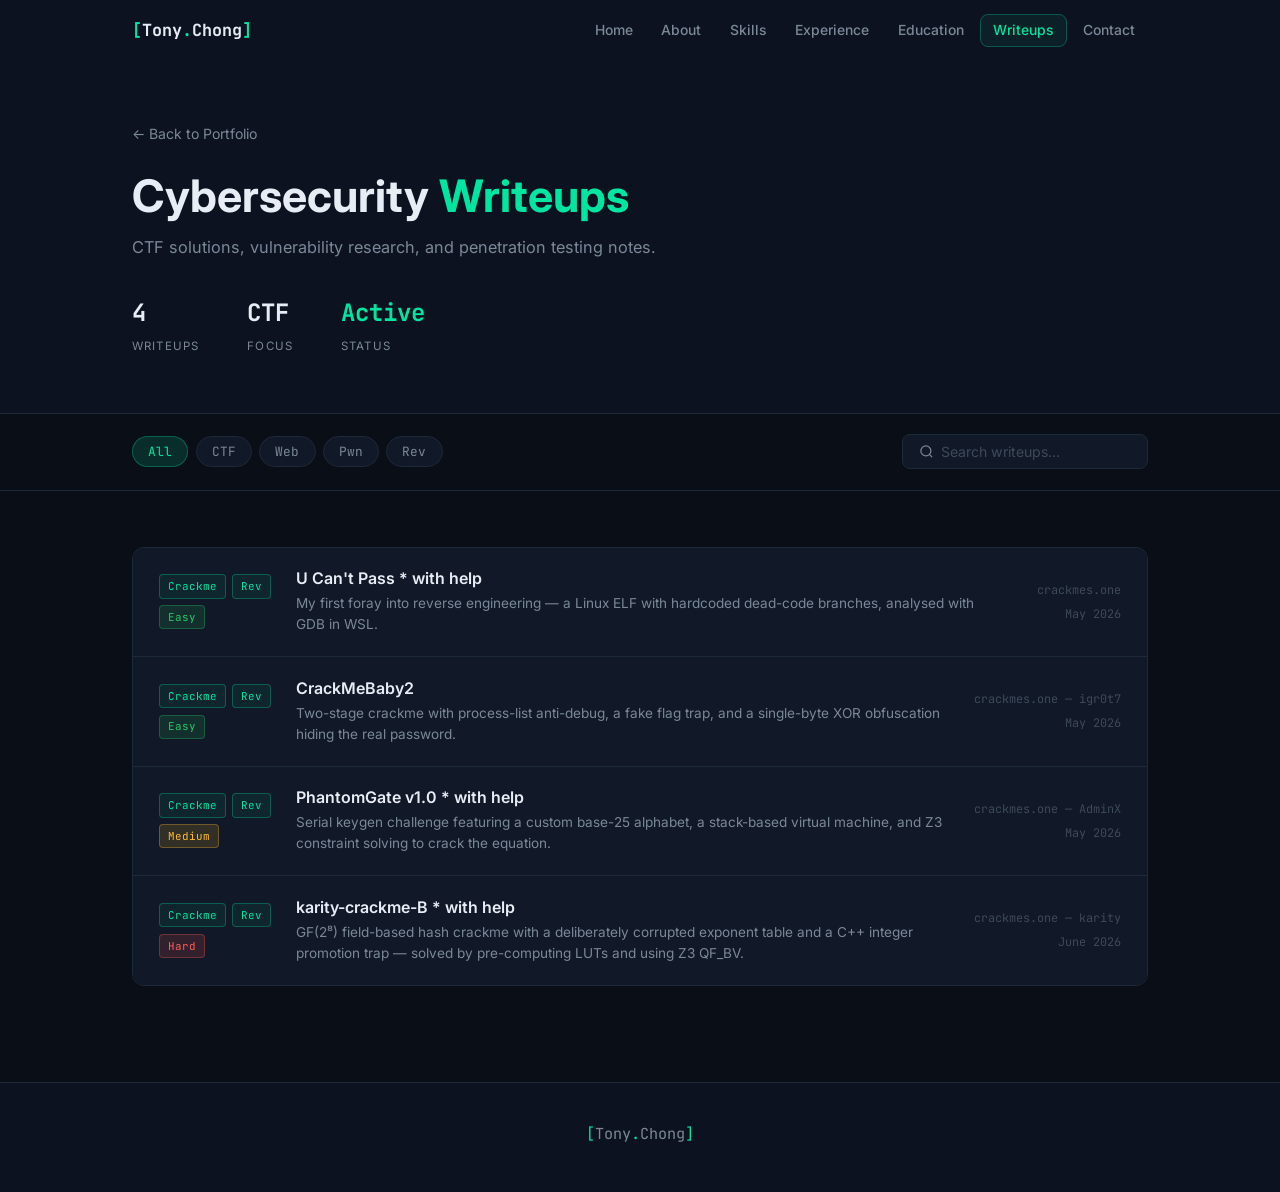
==== commit 08e6e9be: "layout changes and new writeup" ====
--- a/writeups/index.html
+++ b/writeups/index.html
@@ -90,6 +90,28 @@
 
       <div class="wu-grid" id="wuGrid">
 
+        <a href="ucantpass.html"
+           class="wu-card-link"
+           data-tags="crackme rev"
+           data-title="U Can't Pass">
+          <div class="wc-top">
+            <div class="wc-tags">
+              <span class="wc-tag">Crackme</span>
+              <span class="wc-tag">Rev</span>
+            </div>
+            <span class="wc-diff easy">Easy</span>
+          </div>
+          <h3 class="wc-title">U Can't Pass * with help</h3>
+          <p class="wc-excerpt">
+            My first foray into reverse engineering — a Linux ELF with hardcoded dead-code
+            branches, analysed with GDB in WSL.
+          </p>
+          <div class="wc-footer">
+            <span>crackmes.one</span>
+            <span>May 2026</span>
+          </div>
+        </a>
+
         <a href="crackmebaby2.html"
            class="wu-card-link"
            data-tags="crackme rev"
@@ -123,7 +145,7 @@
             </div>
             <span class="wc-diff medium">Medium</span>
           </div>
-          <h3 class="wc-title">PhantomGate v1.0</h3>
+          <h3 class="wc-title">PhantomGate v1.0 * with help</h3>
           <p class="wc-excerpt">
             Serial keygen challenge featuring a custom base-25 alphabet, a stack-based virtual
             machine, and Z3 constraint solving to crack the equation.
@@ -145,16 +167,18 @@
             </div>
             <span class="wc-diff hard">Hard</span>
           </div>
-          <h3 class="wc-title">karity-crackme-B</h3>
+          <h3 class="wc-title">karity-crackme-B * with help</h3>
           <p class="wc-excerpt">
             GF(2⁸) field-based hash crackme with a deliberately corrupted exponent table and a
             C++ integer promotion trap — solved by pre-computing LUTs and using Z3 QF_BV.
           </p>
           <div class="wc-footer">
             <span>crackmes.one — karity</span>
-            <span>May 2026</span>
-          </div>
-        </a>
+            <span>June 2026</span>
+          </div>
+        </a>
+
+        
 
         <!--
         ════════════════════════════════════════════════════
--- a/css/writeups.css
+++ b/css/writeups.css
@@ -174,47 +174,64 @@
 }
 
 .wu-grid {
-    display: grid;
-    grid-template-columns: repeat(auto-fill, minmax(290px, 1fr));
-    gap: 1.2rem;
-}
-
-/* Writeup card */
+    display: flex;
+    flex-direction: column;
+    gap: 0;
+    border: 1px solid var(--border);
+    border-radius: var(--radius);
+    overflow: hidden;
+}
+
+/* Writeup card — full-width horizontal row */
 .wu-card-link {
     background: var(--bg-card);
-    border: 1px solid var(--border);
-    border-radius: var(--radius);
-    padding: 1.45rem;
+    border-bottom: 1px solid var(--border);
+    padding: 1.3rem 1.6rem;
+    display: grid;
+    grid-template-columns: auto 1fr auto;
+    grid-template-rows: auto auto;
+    column-gap: 1.6rem;
+    row-gap: .25rem;
+    align-items: center;
+    text-decoration: none;
+    color: var(--text);
+    transition: var(--ease);
+}
+
+.wu-card-link:last-child {
+    border-bottom: none;
+}
+
+.wu-card-link:hover {
+    background: var(--bg-alt);
+    color: var(--text);
+}
+
+.wu-card-link:hover .wc-title {
+    color: var(--accent);
+}
+
+/* col 1: tags + difficulty badge */
+.wc-top {
+    grid-column: 1;
+    grid-row: 1 / 3;
     display: flex;
     flex-direction: column;
-    gap: .7rem;
-    text-decoration: none;
-    color: var(--text);
-    transition: var(--ease);
-}
-
-.wu-card-link:hover {
-    border-color: var(--accent-bdr);
-    transform: translateY(-3px);
-    box-shadow: var(--glow);
-    color: var(--text);
-}
-
-.wc-top {
-    display: flex;
-    align-items: center;
-    justify-content: space-between;
+    align-items: flex-start;
+    gap: .4rem;
+    min-width: 110px;
 }
 
 .wc-tags {
     display: flex;
     gap: .38rem;
+    flex-wrap: wrap;
 }
 
 .wc-tag {
-    font-size: .7rem;
-    font-family: var(--mono);
-    padding: .13rem .55rem;
+    font-size: .68rem;
+    font-family: var(--mono);
+    padding: .12rem .5rem;
     border-radius: 4px;
     background: var(--accent-dim2);
     color: var(--accent);
@@ -222,9 +239,9 @@
 }
 
 .wc-diff {
-    font-size: .7rem;
-    font-family: var(--mono);
-    padding: .13rem .55rem;
+    font-size: .68rem;
+    font-family: var(--mono);
+    padding: .12rem .5rem;
     border-radius: 4px;
 }
 
@@ -252,30 +269,75 @@
     border: 1px solid rgba(155, 89, 182, .3);
 }
 
+/* col 2: title + excerpt */
 .wc-title {
-    font-size: 1.02rem;
+    grid-column: 2;
+    grid-row: 1;
+    font-size: 1rem;
     font-weight: 600;
     color: var(--text);
     line-height: 1.3;
+    transition: var(--ease);
+    margin: 0;
 }
 
 .wc-excerpt {
-    font-size: .86rem;
-    color: var(--text-muted);
-    line-height: 1.6;
-    flex: 1;
-}
-
+    grid-column: 2;
+    grid-row: 2;
+    font-size: .85rem;
+    color: var(--text-muted);
+    line-height: 1.55;
+    margin: 0;
+}
+
+/* col 3: platform + date stacked */
 .wc-footer {
-    display: flex;
-    align-items: center;
-    justify-content: space-between;
-    font-size: .76rem;
+    grid-column: 3;
+    grid-row: 1 / 3;
+    display: flex;
+    flex-direction: column;
+    align-items: flex-end;
+    gap: .25rem;
+    font-size: .74rem;
     color: var(--text-dim);
     font-family: var(--mono);
-    border-top: 1px solid var(--border);
-    padding-top: .7rem;
-    margin-top: auto;
+    white-space: nowrap;
+    min-width: 120px;
+}
+
+@media (max-width: 640px) {
+    .wu-card-link {
+        grid-template-columns: 1fr;
+        grid-template-rows: auto;
+    }
+
+    .wc-top {
+        grid-column: 1;
+        grid-row: 1;
+        flex-direction: row;
+        flex-wrap: wrap;
+        min-width: unset;
+    }
+
+    .wc-title {
+        grid-column: 1;
+        grid-row: 2;
+    }
+
+    .wc-excerpt {
+        grid-column: 1;
+        grid-row: 3;
+    }
+
+    .wc-footer {
+        grid-column: 1;
+        grid-row: 4;
+        flex-direction: row;
+        align-items: center;
+        justify-content: space-between;
+        min-width: unset;
+        white-space: normal;
+    }
 }
 
 .no-results {
